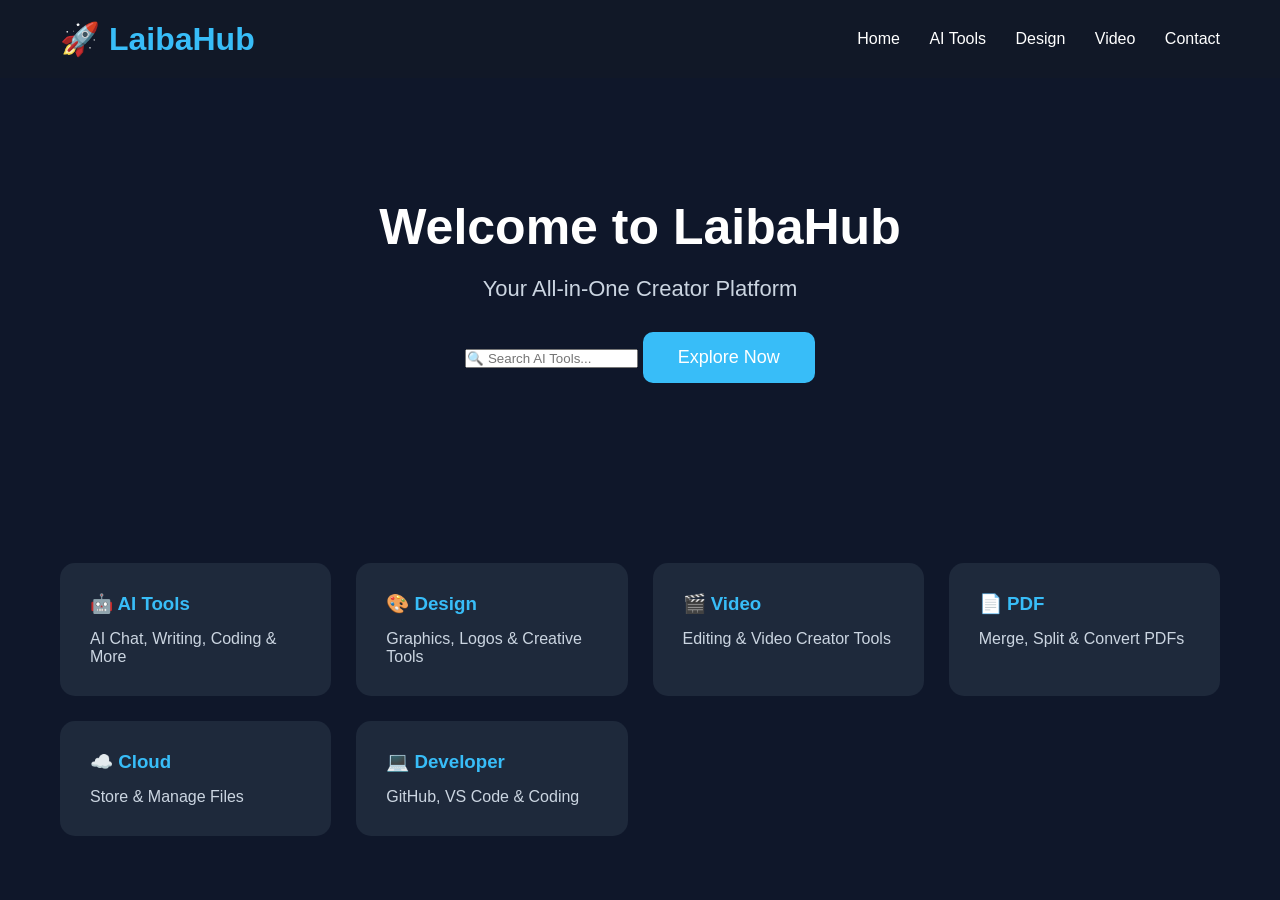
==== index.html @ 8ab81c99 "index.html" ====
<!DOCTYPE html>
<html lang="en">
<head>
    <meta charset="UTF-8">
    <meta name="viewport" content="width=device-width, initial-scale=1.0">
    <title>LaibaHub</title>

    <link rel="stylesheet" href="style.css">
</head>

<body>

<header>
    <h1>🚀 LaibaHub</h1>

    <nav>
        <a href="#">Home</a>
        <a href="#">AI Tools</a>
        <a href="#">Design</a>
        <a href="#">Video</a>
        <a href="#">Contact</a>
    </nav>
</header>

<section class="hero">

    <h2>Welcome to LaibaHub</h2>

    <p>
        Your All-in-One Creator Platform
    </p>
<input type="text" placeholder="🔍 Search AI Tools..." class="search-box">
    <button>
        Explore Now
    </button>

</section>
<section class="tools">

    <div class="card">
        <h3>🤖 AI Tools</h3>
        <p>AI Chat, Writing, Coding & More</p>
    </div>

    <div class="card">
        <h3>🎨 Design</h3>
        <p>Graphics, Logos & Creative Tools</p>
    </div>

    <div class="card">
        <h3>🎬 Video</h3>
        <p>Editing & Video Creator Tools</p>
    </div>

    <div class="card">
        <h3>📄 PDF</h3>
        <p>Merge, Split & Convert PDFs</p>
    </div>

    <div class="card">
        <h3>☁️ Cloud</h3>
        <p>Store & Manage Files</p>
    </div>

    <div class="card">
        <h3>💻 Developer</h3>
        <p>GitHub, VS Code & Coding</p>
    </div>

</section>
<script src="script.js"></script>

</body>
</html>
---- style.css ----
*{
    margin:0;
    padding:0;
    box-sizing:border-box;
    font-family:Arial, Helvetica, sans-serif;
}

body{
    background:#0f172a;
    color:white;
}

header{
    display:flex;
    justify-content:space-between;
    align-items:center;
    padding:20px 60px;
    background:#111827;
}

header h1{
    color:#38bdf8;
}

nav a{
    color:white;
    text-decoration:none;
    margin-left:25px;
    transition:.3s;
}

nav a:hover{
    color:#38bdf8;
}

.hero{
    text-align:center;
    padding:120px 20px;
}

.hero h2{
    font-size:50px;
    margin-bottom:20px;
}

.hero p{
    font-size:22px;
    color:#cbd5e1;
    margin-bottom:30px;
}

button{
    padding:15px 35px;
    background:#38bdf8;
    color:white;
    border:none;
    border-radius:10px;
    cursor:pointer;
    font-size:18px;
    transition:.3s;
}
.tools{
    display:grid;
    grid-template-columns:repeat(auto-fit,minmax(250px,1fr));
    gap:25px;
    padding:60px;
}

.card{
    background:#1e293b;
    padding:30px;
    border-radius:15px;
    transition:.3s;
    cursor:pointer;
}

.card:hover{
    transform:translateY(-8px);
    box-shadow:0 0 20px rgba(56,189,248,.5);
}

.card h3{
    margin-bottom:15px;
    color:#38bdf8;
}

.card p{
    color:#cbd5e1;
}
button:hover{
    background:#0ea5e9;
    transform:scale(1.05);
}
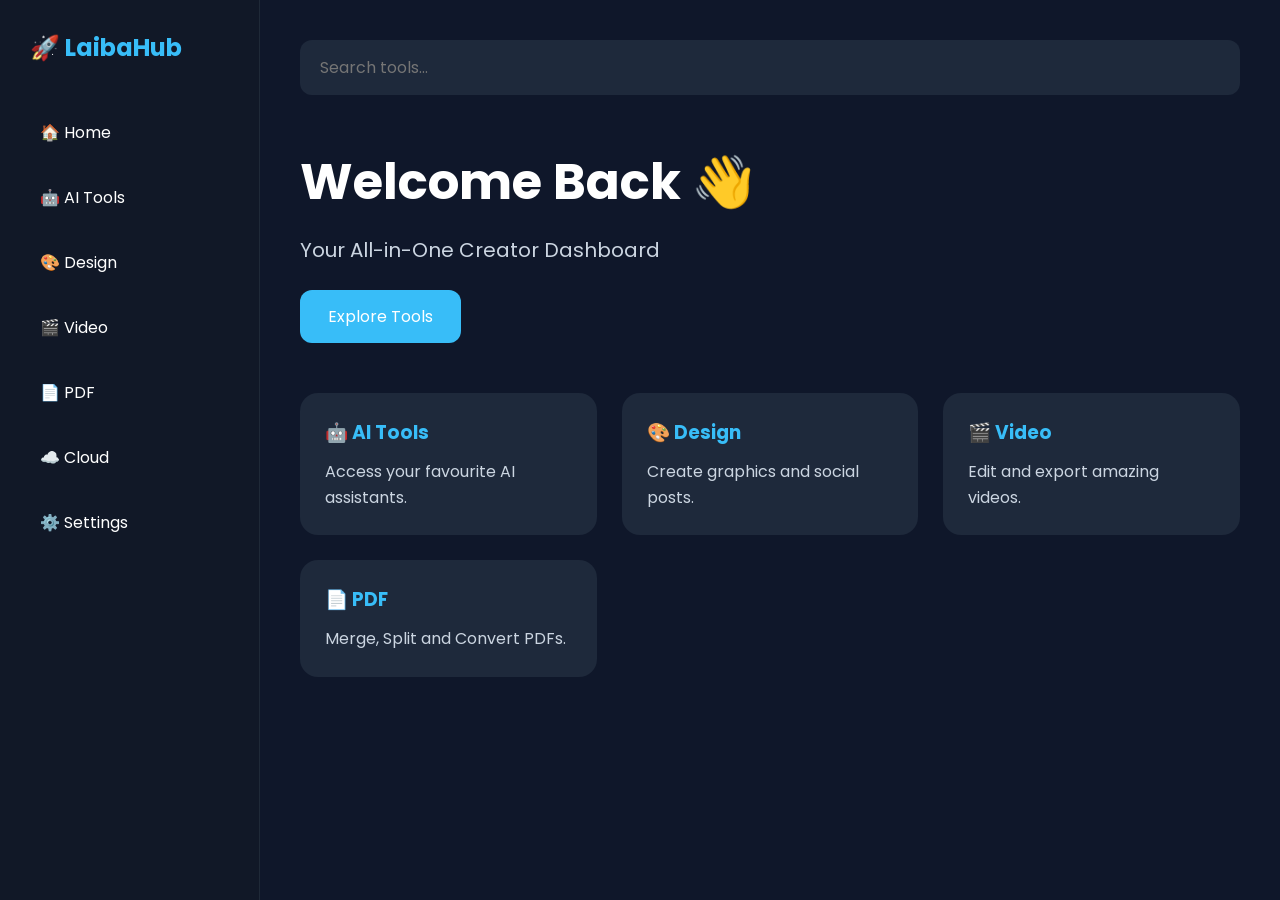
==== commit 1f688cdc: "Fix AI Tools page" ====
--- a/index.html
+++ b/index.html
@@ -1,74 +1,126 @@
 <!DOCTYPE html>
 <html lang="en">
+
 <head>
+
     <meta charset="UTF-8">
+
     <meta name="viewport" content="width=device-width, initial-scale=1.0">
+
     <title>LaibaHub</title>
 
     <link rel="stylesheet" href="style.css">
+
+    <link rel="preconnect" href="https://fonts.googleapis.com">
+
+    <link rel="preconnect" href="https://fonts.gstatic.com" crossorigin>
+
+    <link href="https://fonts.googleapis.com/css2?family=Poppins:wght@300;400;500;600;700&display=swap" rel="stylesheet">
+
 </head>
 
 <body>
 
-<header>
-    <h1>🚀 LaibaHub</h1>
+<div class="sidebar">
 
-    <nav>
-        <a href="#">Home</a>
-        <a href="#">AI Tools</a>
-        <a href="#">Design</a>
-        <a href="#">Video</a>
-        <a href="#">Contact</a>
-    </nav>
-</header>
+    <div class="logo">
 
-<section class="hero">
+        <h2>🚀 LaibaHub</h2>
 
-    <h2>Welcome to LaibaHub</h2>
-
-    <p>
-        Your All-in-One Creator Platform
-    </p>
-<input type="text" placeholder="🔍 Search AI Tools..." class="search-box">
-    <button>
-        Explore Now
-    </button>
-
-</section>
-<section class="tools">
-
-    <div class="card">
-        <h3>🤖 AI Tools</h3>
-        <p>AI Chat, Writing, Coding & More</p>
     </div>
 
-    <div class="card">
-        <h3>🎨 Design</h3>
-        <p>Graphics, Logos & Creative Tools</p>
+    <ul>
+
+        <li><a href="index.html">🏠 Home</a></li>
+
+       <li><a href="pages/ai-tools.html">🤖 AI Tools</a></li>
+
+        <li><a href="pages/design.html">🎨 Design</a></li>
+
+        <li><a href="pages/video.html">🎬 Video</a></li>
+
+        <li><a href="pages/pdf.html">📄 PDF</a></li>
+
+       <li><a href="pages/cloud.html">☁️ Cloud</a></li>
+        <li><a href="pages/settings.html">⚙️ Settings</a></li>
+
+    </ul>
+
+</div>
+
+
+<div class="main">
+
+    <div class="topbar">
+
+        <input type="text" placeholder="Search tools...">
+
     </div>
 
-    <div class="card">
-        <h3>🎬 Video</h3>
-        <p>Editing & Video Creator Tools</p>
-    </div>
 
-    <div class="card">
-        <h3>📄 PDF</h3>
-        <p>Merge, Split & Convert PDFs</p>
-    </div>
+    <section class="hero">
 
-    <div class="card">
-        <h3>☁️ Cloud</h3>
-        <p>Store & Manage Files</p>
-    </div>
+        <h1>
 
-    <div class="card">
-        <h3>💻 Developer</h3>
-        <p>GitHub, VS Code & Coding</p>
-    </div>
+            Welcome Back 👋
 
-</section>
+        </h1>
+
+        <p>
+
+            Your All-in-One Creator Dashboard
+
+        </p>
+
+        <button>
+
+            Explore Tools
+
+        </button>
+
+    </section>
+
+
+    <section class="cards">
+
+        <div class="card">
+
+            <h3>🤖 AI Tools</h3>
+
+            <p>Access your favourite AI assistants.</p>
+
+        </div>
+
+        <div class="card">
+
+            <h3>🎨 Design</h3>
+
+            <p>Create graphics and social posts.</p>
+
+        </div>
+
+        <div class="card">
+
+            <h3>🎬 Video</h3>
+
+            <p>Edit and export amazing videos.</p>
+
+        </div>
+
+        <div class="card">
+
+            <h3>📄 PDF</h3>
+
+            <p>Merge, Split and Convert PDFs.</p>
+
+        </div>
+
+    </section>
+
+</div>
+
 <script src="script.js"></script>
 
 </body>
-</html>
+
+</html>
--- a/style.css
+++ b/style.css
@@ -1,93 +1,131 @@
 *{
-    margin:0;
-    padding:0;
-    box-sizing:border-box;
-    font-family:Arial, Helvetica, sans-serif;
+margin:0;
+padding:0;
+box-sizing:border-box;
+font-family:'Poppins',sans-serif;
 }
 
 body{
-    background:#0f172a;
-    color:white;
+background:#0f172a;
+color:white;
+display:flex;
 }
 
-header{
-    display:flex;
-    justify-content:space-between;
-    align-items:center;
-    padding:20px 60px;
-    background:#111827;
+.sidebar{
+width:260px;
+height:100vh;
+background:#111827;
+position:fixed;
+left:0;
+top:0;
+padding:30px;
+border-right:1px solid #1f2937;
 }
 
-header h1{
-    color:#38bdf8;
+.logo h2{
+color:#38bdf8;
+margin-bottom:40px;
 }
 
-nav a{
-    color:white;
-    text-decoration:none;
-    margin-left:25px;
-    transition:.3s;
+.sidebar ul{
+list-style:none;
 }
 
-nav a:hover{
-    color:#38bdf8;
+.sidebar ul li{
+padding:15px 10px;
+margin-bottom:10px;
+border-radius:10px;
+cursor:pointer;
+transition:.3s;
+}
+
+.sidebar ul li:hover{
+background:#1e293b;
+color:#38bdf8;
+}
+
+.main{
+margin-left:260px;
+width:100%;
+padding:40px;
+}
+
+.topbar input{
+width:100%;
+padding:15px 20px;
+border:none;
+border-radius:12px;
+background:#1e293b;
+color:white;
+font-size:16px;
+outline:none;
 }
 
 .hero{
-    text-align:center;
-    padding:120px 20px;
+margin-top:50px;
+margin-bottom:50px;
 }
 
-.hero h2{
-    font-size:50px;
-    margin-bottom:20px;
+.hero h1{
+font-size:50px;
+margin-bottom:15px;
 }
 
 .hero p{
-    font-size:22px;
-    color:#cbd5e1;
-    margin-bottom:30px;
+color:#cbd5e1;
+font-size:20px;
+margin-bottom:25px;
 }
 
-button{
-    padding:15px 35px;
-    background:#38bdf8;
-    color:white;
-    border:none;
-    border-radius:10px;
-    cursor:pointer;
-    font-size:18px;
-    transition:.3s;
+.hero button{
+padding:14px 28px;
+border:none;
+border-radius:12px;
+background:#38bdf8;
+color:white;
+font-size:16px;
+cursor:pointer;
+transition:.3s;
 }
-.tools{
-    display:grid;
-    grid-template-columns:repeat(auto-fit,minmax(250px,1fr));
-    gap:25px;
-    padding:60px;
+
+.hero button:hover{
+transform:translateY(-3px);
+}
+
+.cards{
+display:grid;
+grid-template-columns:repeat(auto-fit,minmax(250px,1fr));
+gap:25px;
 }
 
 .card{
-    background:#1e293b;
-    padding:30px;
-    border-radius:15px;
-    transition:.3s;
-    cursor:pointer;
+background:#1e293b;
+padding:25px;
+border-radius:18px;
+transition:.3s;
 }
 
 .card:hover{
-    transform:translateY(-8px);
-    box-shadow:0 0 20px rgba(56,189,248,.5);
+transform:translateY(-8px);
+box-shadow:0 10px 25px rgba(56,189,248,.25);
 }
 
 .card h3{
-    margin-bottom:15px;
-    color:#38bdf8;
+margin-bottom:12px;
+color:#38bdf8;
 }
 
 .card p{
-    color:#cbd5e1;
+color:#cbd5e1;
+line-height:1.6;
 }
-button:hover{
-    background:#0ea5e9;
-    transform:scale(1.05);
+.sidebar a{
+color:white;
+text-decoration:none;
+display:block;
+width:100%;
 }
+
+.sidebar a:hover{
+color:#38bdf8;
+}
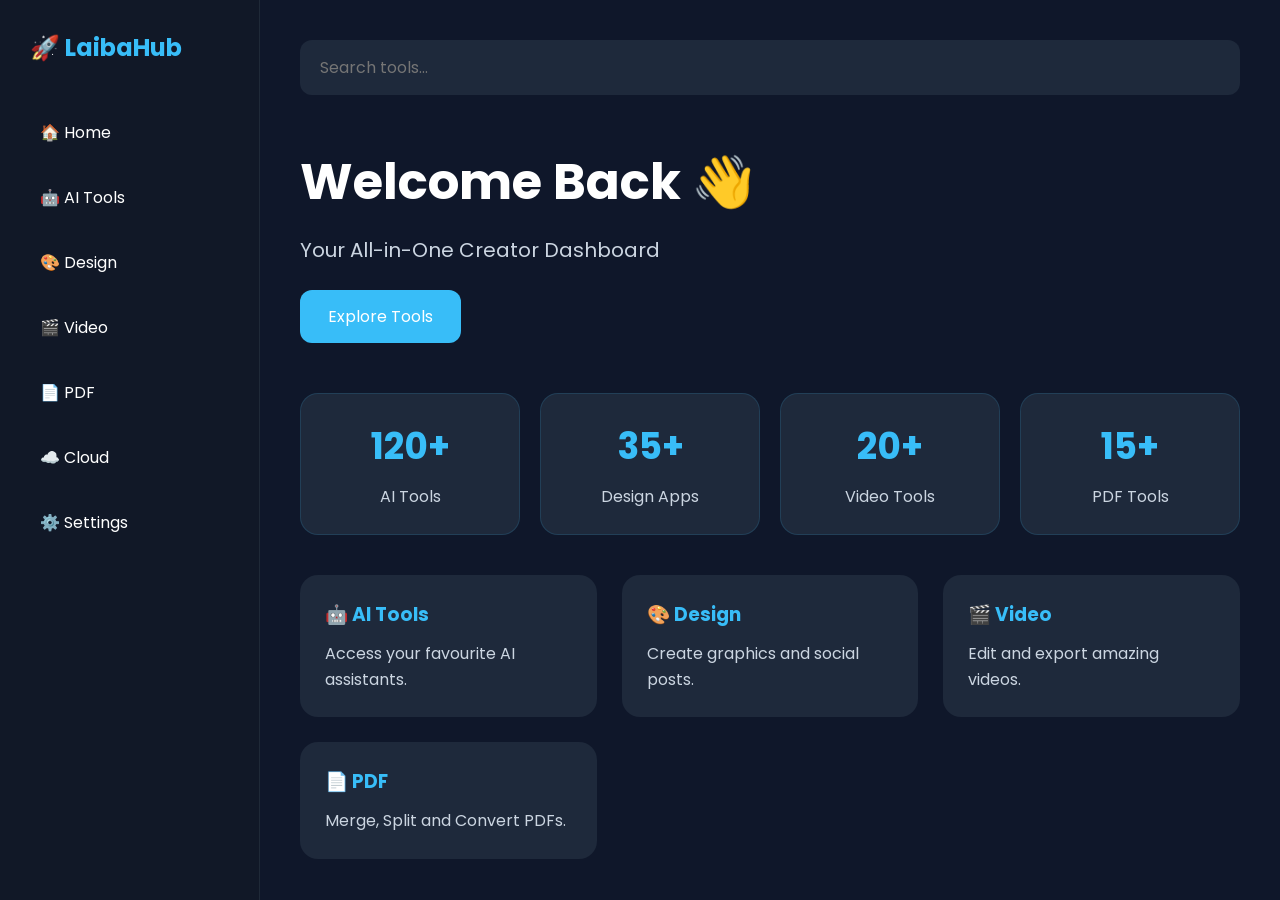
==== commit ce7727fe: "Added dashboard stats" ====
--- a/index.html
+++ b/index.html
@@ -79,7 +79,29 @@
         </button>
 
     </section>
+<section class="stats">
 
+    <div class="stat-card">
+        <h2>120+</h2>
+        <p>AI Tools</p>
+    </div>
+
+    <div class="stat-card">
+        <h2>35+</h2>
+        <p>Design Apps</p>
+    </div>
+
+    <div class="stat-card">
+        <h2>20+</h2>
+        <p>Video Tools</p>
+    </div>
+
+    <div class="stat-card">
+        <h2>15+</h2>
+        <p>PDF Tools</p>
+    </div>
+
+</section>
 
     <section class="cards">
 
--- a/style.css
+++ b/style.css
@@ -128,4 +128,35 @@
 
 .sidebar a:hover{
 color:#38bdf8;
+}
+.stats{
+display:grid;
+grid-template-columns:repeat(auto-fit,minmax(180px,1fr));
+gap:20px;
+margin-bottom:40px;
+}
+
+.stat-card{
+background:#1e293b;
+padding:25px;
+border-radius:18px;
+text-align:center;
+transition:.3s;
+border:1px solid rgba(56,189,248,.15);
+}
+
+.stat-card:hover{
+transform:translateY(-8px);
+box-shadow:0 10px 25px rgba(56,189,248,.25);
+}
+
+.stat-card h2{
+font-size:36px;
+color:#38bdf8;
+margin-bottom:10px;
+}
+
+.stat-card p{
+color:#cbd5e1;
+font-size:16px;
 }
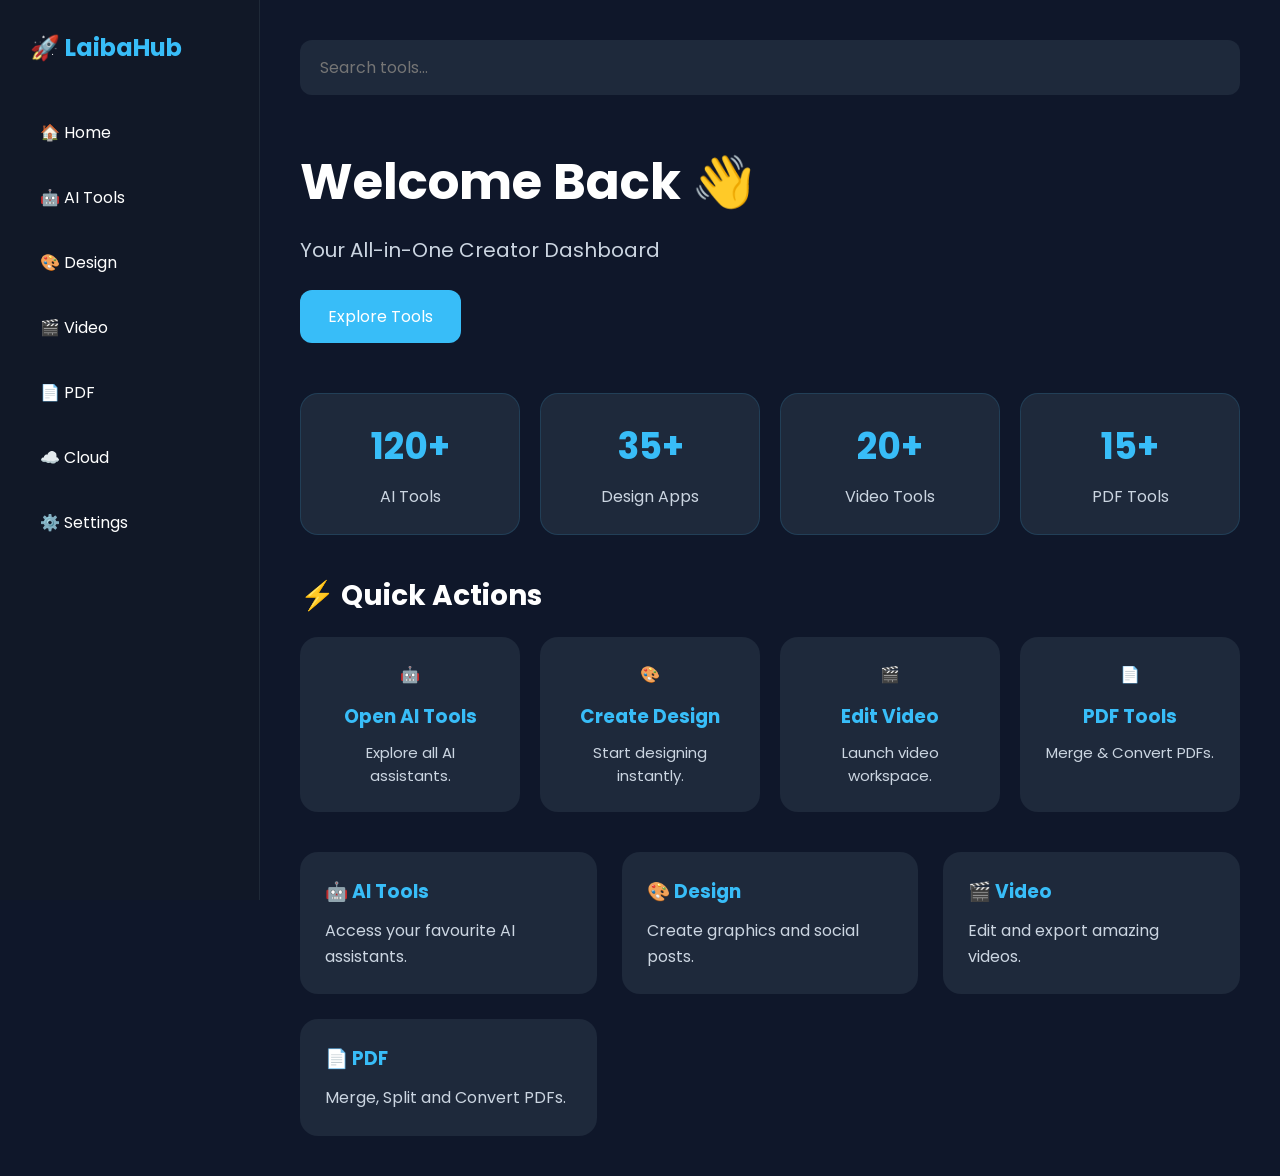
==== commit a65684e2: "Added Quick Actions section" ====
--- a/index.html
+++ b/index.html
@@ -102,7 +102,39 @@
     </div>
 
 </section>
+<section class="quick-actions">
 
+    <h2>⚡ Quick Actions</h2>
+
+    <div class="action-grid">
+
+        <div class="action-card">
+            🤖
+            <h3>Open AI Tools</h3>
+            <p>Explore all AI assistants.</p>
+        </div>
+
+        <div class="action-card">
+            🎨
+            <h3>Create Design</h3>
+            <p>Start designing instantly.</p>
+        </div>
+
+        <div class="action-card">
+            🎬
+            <h3>Edit Video</h3>
+            <p>Launch video workspace.</p>
+        </div>
+
+        <div class="action-card">
+            📄
+            <h3>PDF Tools</h3>
+            <p>Merge & Convert PDFs.</p>
+        </div>
+
+    </div>
+
+</section>
     <section class="cards">
 
         <div class="card">
--- a/style.css
+++ b/style.css
@@ -159,4 +159,42 @@
 .stat-card p{
 color:#cbd5e1;
 font-size:16px;
+}
+.quick-actions{
+margin-bottom:40px;
+}
+
+.quick-actions h2{
+margin-bottom:20px;
+font-size:28px;
+}
+
+.action-grid{
+display:grid;
+grid-template-columns:repeat(auto-fit,minmax(220px,1fr));
+gap:20px;
+}
+
+.action-card{
+background:#1e293b;
+padding:25px;
+border-radius:18px;
+text-align:center;
+transition:.3s;
+cursor:pointer;
+}
+
+.action-card:hover{
+transform:translateY(-8px);
+box-shadow:0 10px 25px rgba(56,189,248,.25);
+}
+
+.action-card h3{
+margin:15px 0 10px;
+color:#38bdf8;
+}
+
+.action-card p{
+color:#cbd5e1;
+font-size:15px;
 }
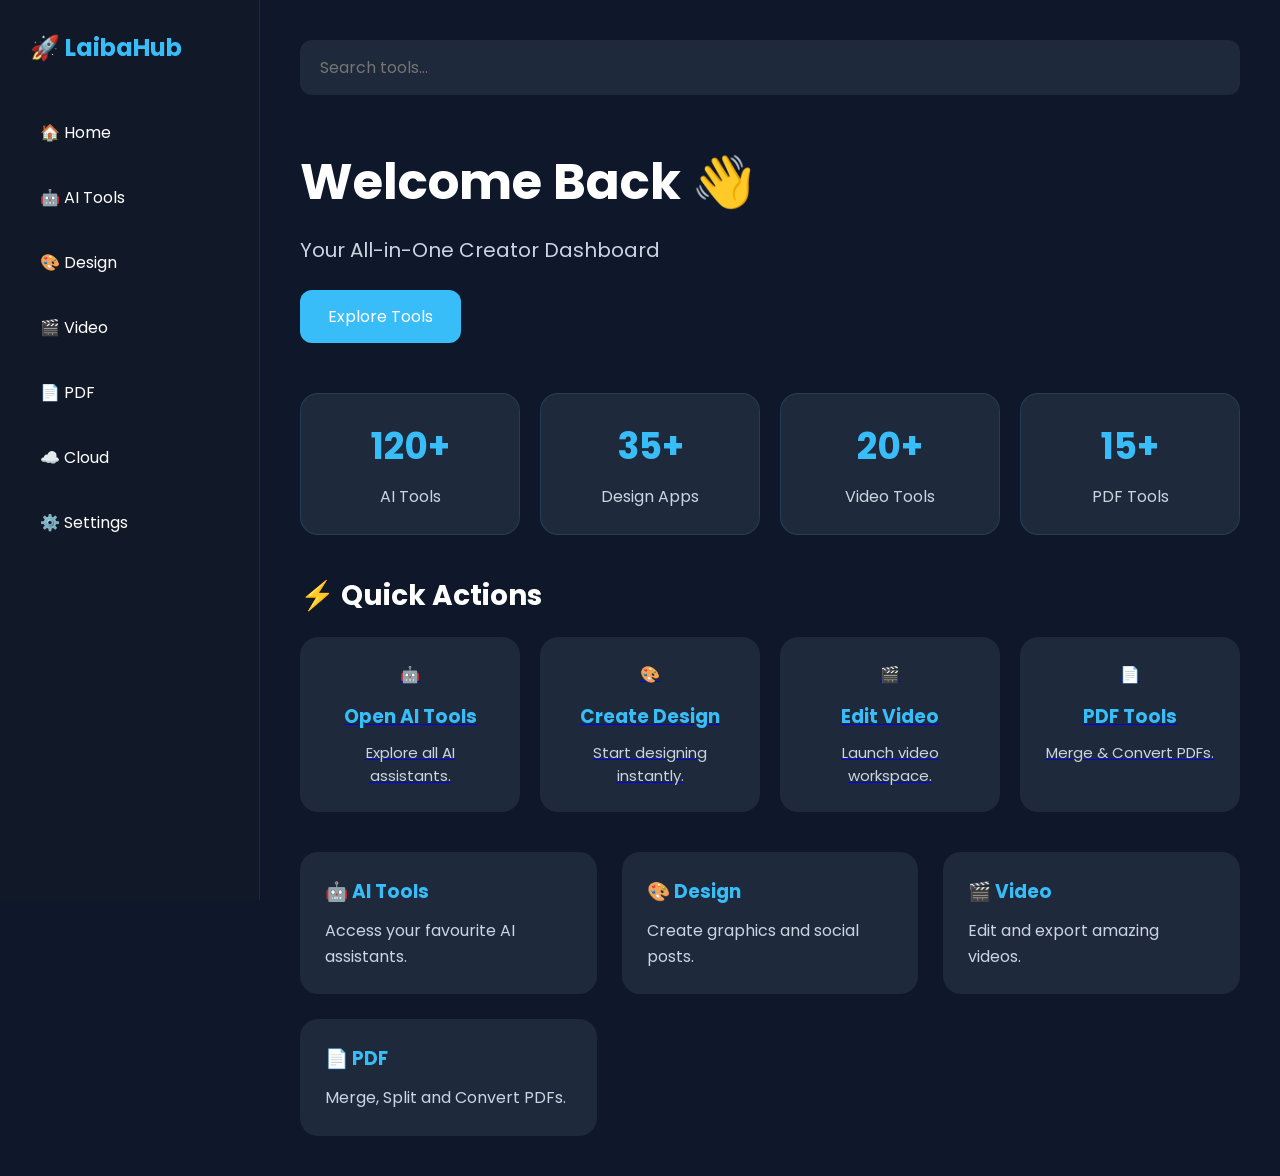
==== commit f607ed07: "Fixed homepage layout" ====
--- a/index.html
+++ b/index.html
@@ -86,10 +86,10 @@
         <p>AI Tools</p>
     </div>
 
-    <div class="stat-card">
-        <h2>35+</h2>
-        <p>Design Apps</p>
-    </div>
+   <div class="stat-card">
+    <h2>35+</h2>
+    <p>Design Apps</p>
+</div>
 
     <div class="stat-card">
         <h2>20+</h2>
@@ -104,35 +104,42 @@
 </section>
 <section class="quick-actions">
 
-    <h2>⚡ Quick Actions</h2>
+<h2>⚡ Quick Actions</h2>
 
-    <div class="action-grid">
+<div class="action-grid">
 
-        <div class="action-card">
-            🤖
-            <h3>Open AI Tools</h3>
-            <p>Explore all AI assistants.</p>
-        </div>
+<a href="pages/ai-tools.html" class="action-card">
+<div>
+🤖
+<h3>Open AI Tools</h3>
+<p>Explore all AI assistants.</p>
+</div>
+</a>
+<a href="pages/design.html" class="action-card">
+<div>
+🎨
+<h3>Create Design</h3>
+<p>Start designing instantly.</p>
+</div>
+</a>
 
-        <div class="action-card">
-            🎨
-            <h3>Create Design</h3>
-            <p>Start designing instantly.</p>
-        </div>
+<a href="pages/video.html" class="action-card">
+<div>
+🎬
+<h3>Edit Video</h3>
+<p>Launch video workspace.</p>
+</div>
+</a>
 
-        <div class="action-card">
-            🎬
-            <h3>Edit Video</h3>
-            <p>Launch video workspace.</p>
-        </div>
+<a href="pages/pdf.html" class="action-card">
+<div>
+📄
+<h3>PDF Tools</h3>
+<p>Merge & Convert PDFs.</p>
+</div>
+</a>
 
-        <div class="action-card">
-            📄
-            <h3>PDF Tools</h3>
-            <p>Merge & Convert PDFs.</p>
-        </div>
-
-    </div>
+</div>
 
 </section>
     <section class="cards">
@@ -145,13 +152,13 @@
 
         </div>
 
-        <div class="card">
+      <div class="card">
 
-            <h3>🎨 Design</h3>
+    <h3>🎨 Design</h3>
 
-            <p>Create graphics and social posts.</p>
+    <p>Create graphics and social posts.</p>
 
-        </div>
+</div>
 
         <div class="card">
 
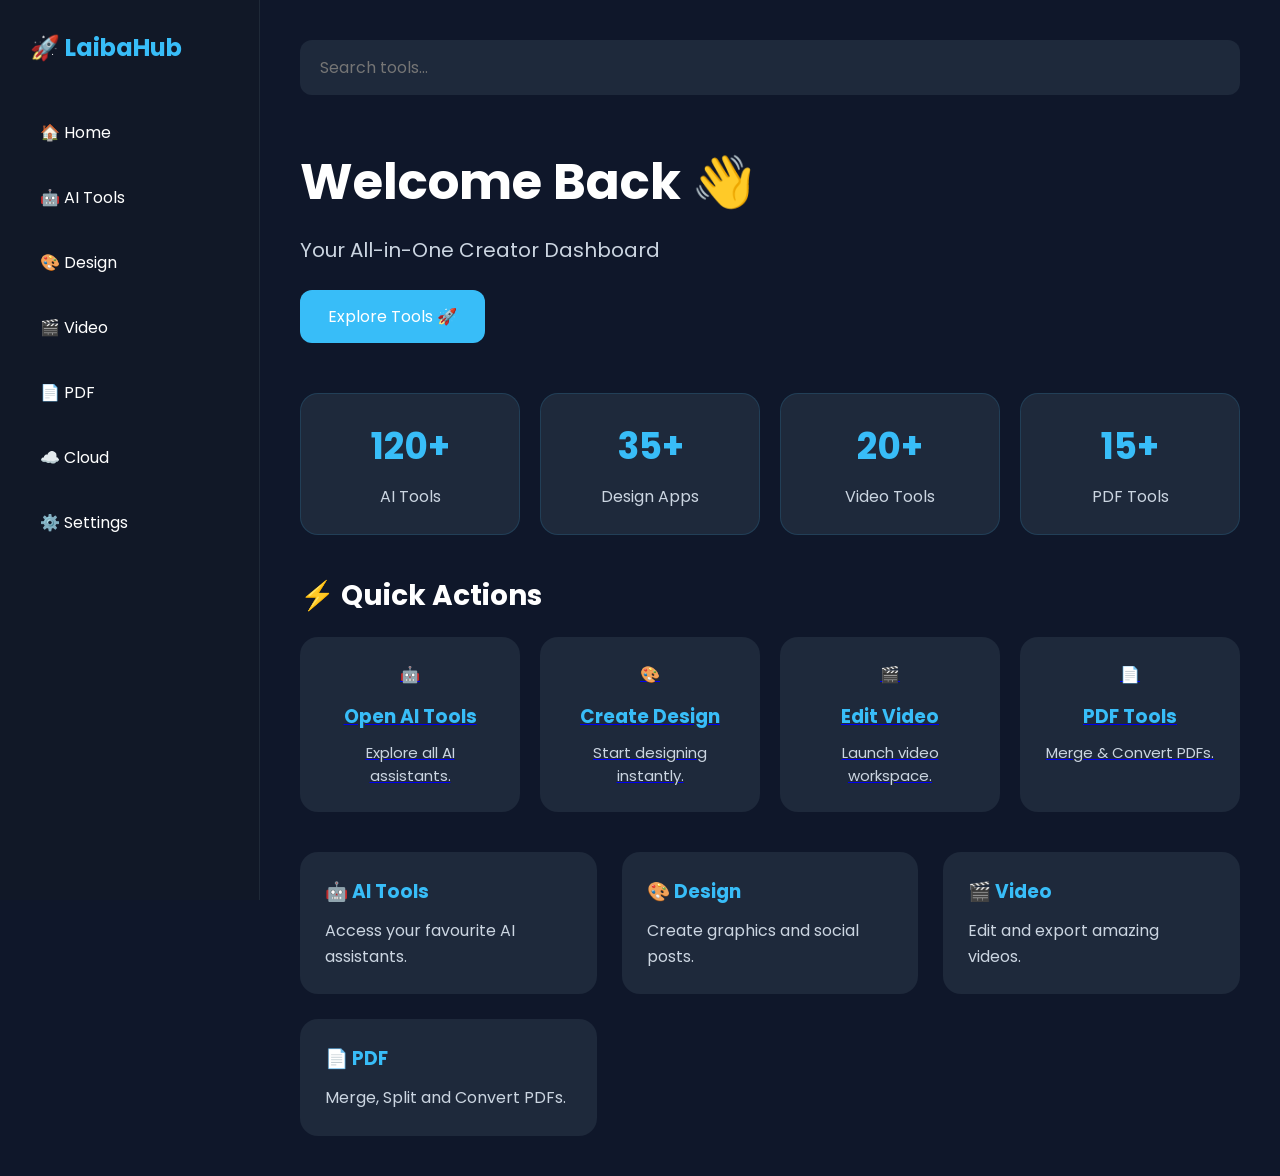
==== commit da54aded: "Made Explore Tools button clickable" ====
--- a/index.html
+++ b/index.html
@@ -72,11 +72,11 @@
 
         </p>
 
-        <button>
-
-            Explore Tools
-
-        </button>
+      <a href="pages/ai-tools.html">
+    <button>
+        Explore Tools 🚀
+    </button>
+</a>
 
     </section>
 <section class="stats">
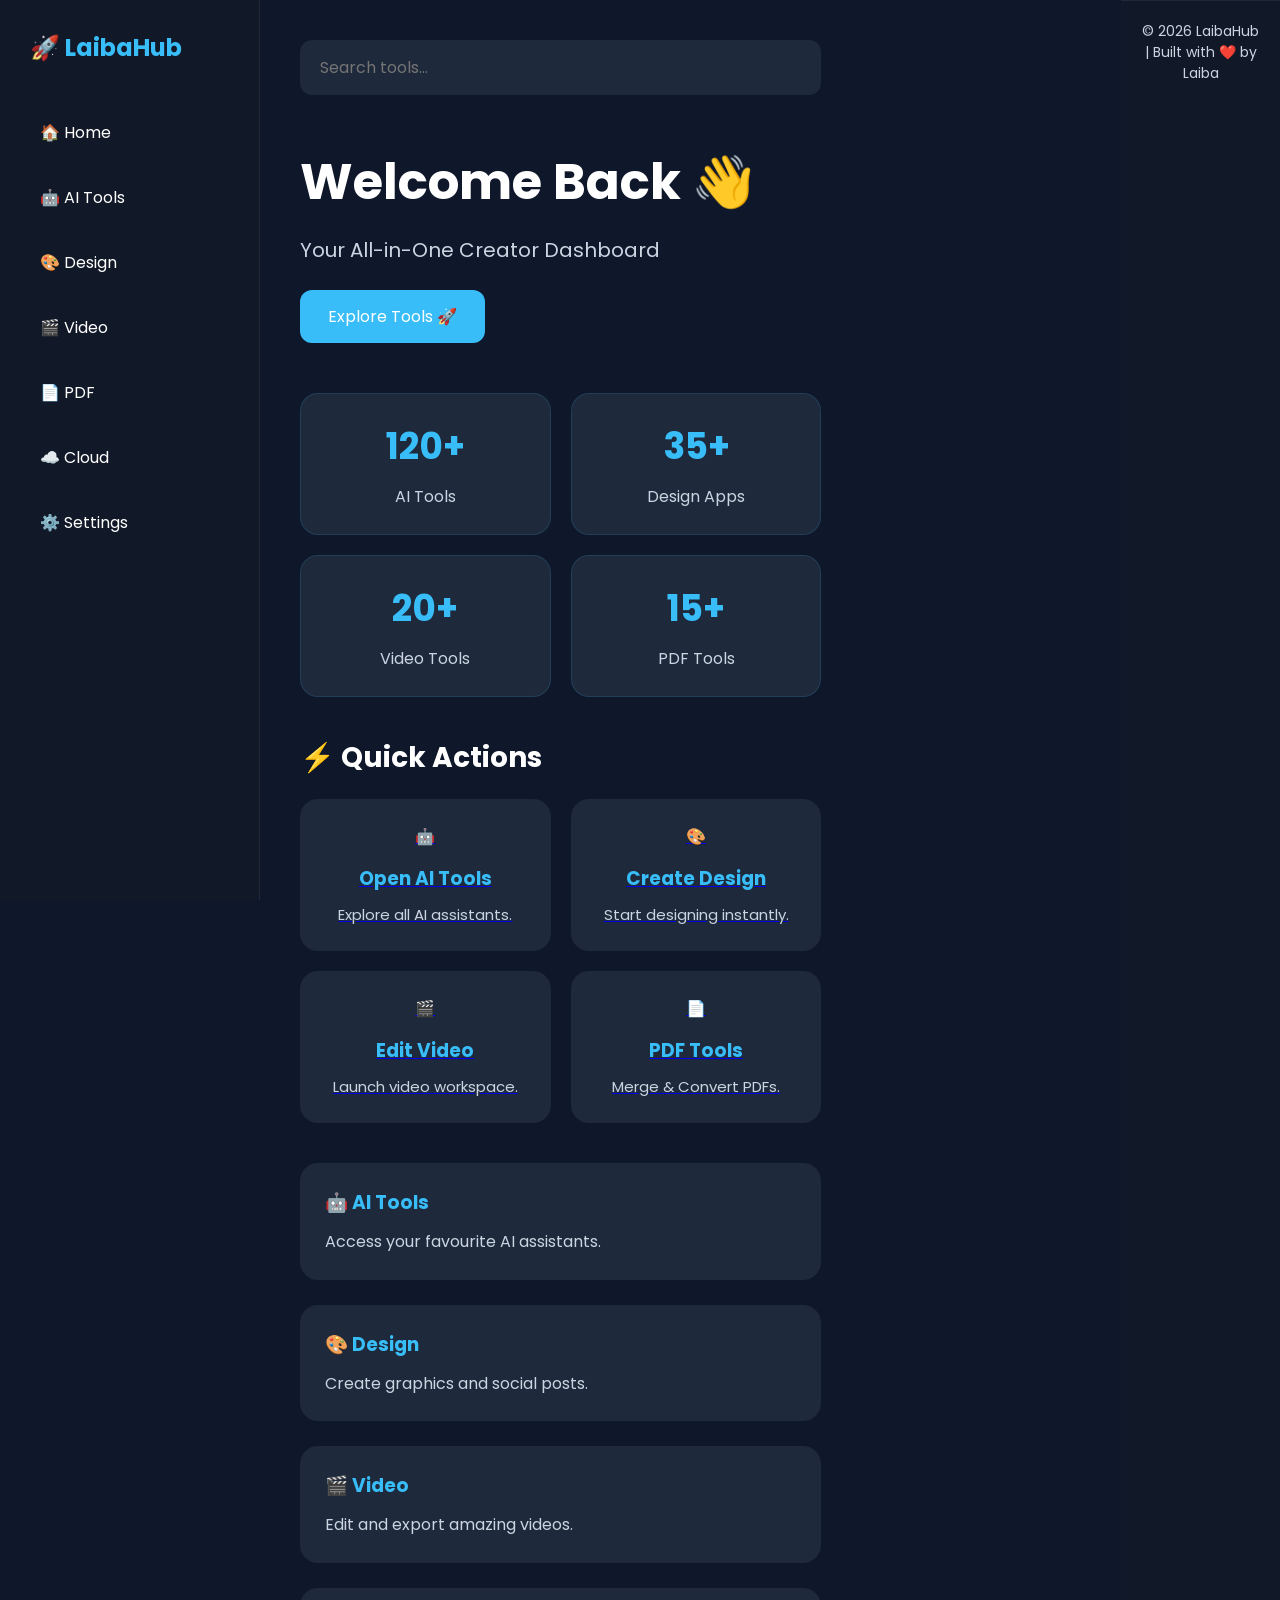
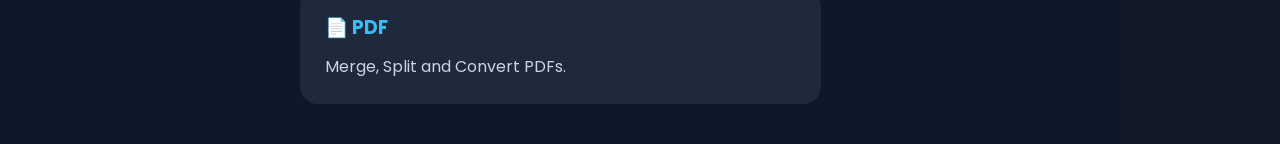
==== commit bac59ef0: "Added footer section and footer styles" ====
--- a/index.html
+++ b/index.html
@@ -179,7 +179,11 @@
     </section>
 
 </div>
+<footer class="footer">
 
+    <p>© 2026 LaibaHub | Built with ❤️ by Laiba</p>
+
+</footer>
 <script src="script.js"></script>
 
 </body>
--- a/style.css
+++ b/style.css
@@ -197,4 +197,16 @@
 .action-card p{
 color:#cbd5e1;
 font-size:15px;
+}
+.footer{
+margin-left:260px;
+padding:20px;
+text-align:center;
+background:#111827;
+color:#cbd5e1;
+border-top:1px solid #1f2937;
+}
+
+.footer p{
+font-size:14px;
 }
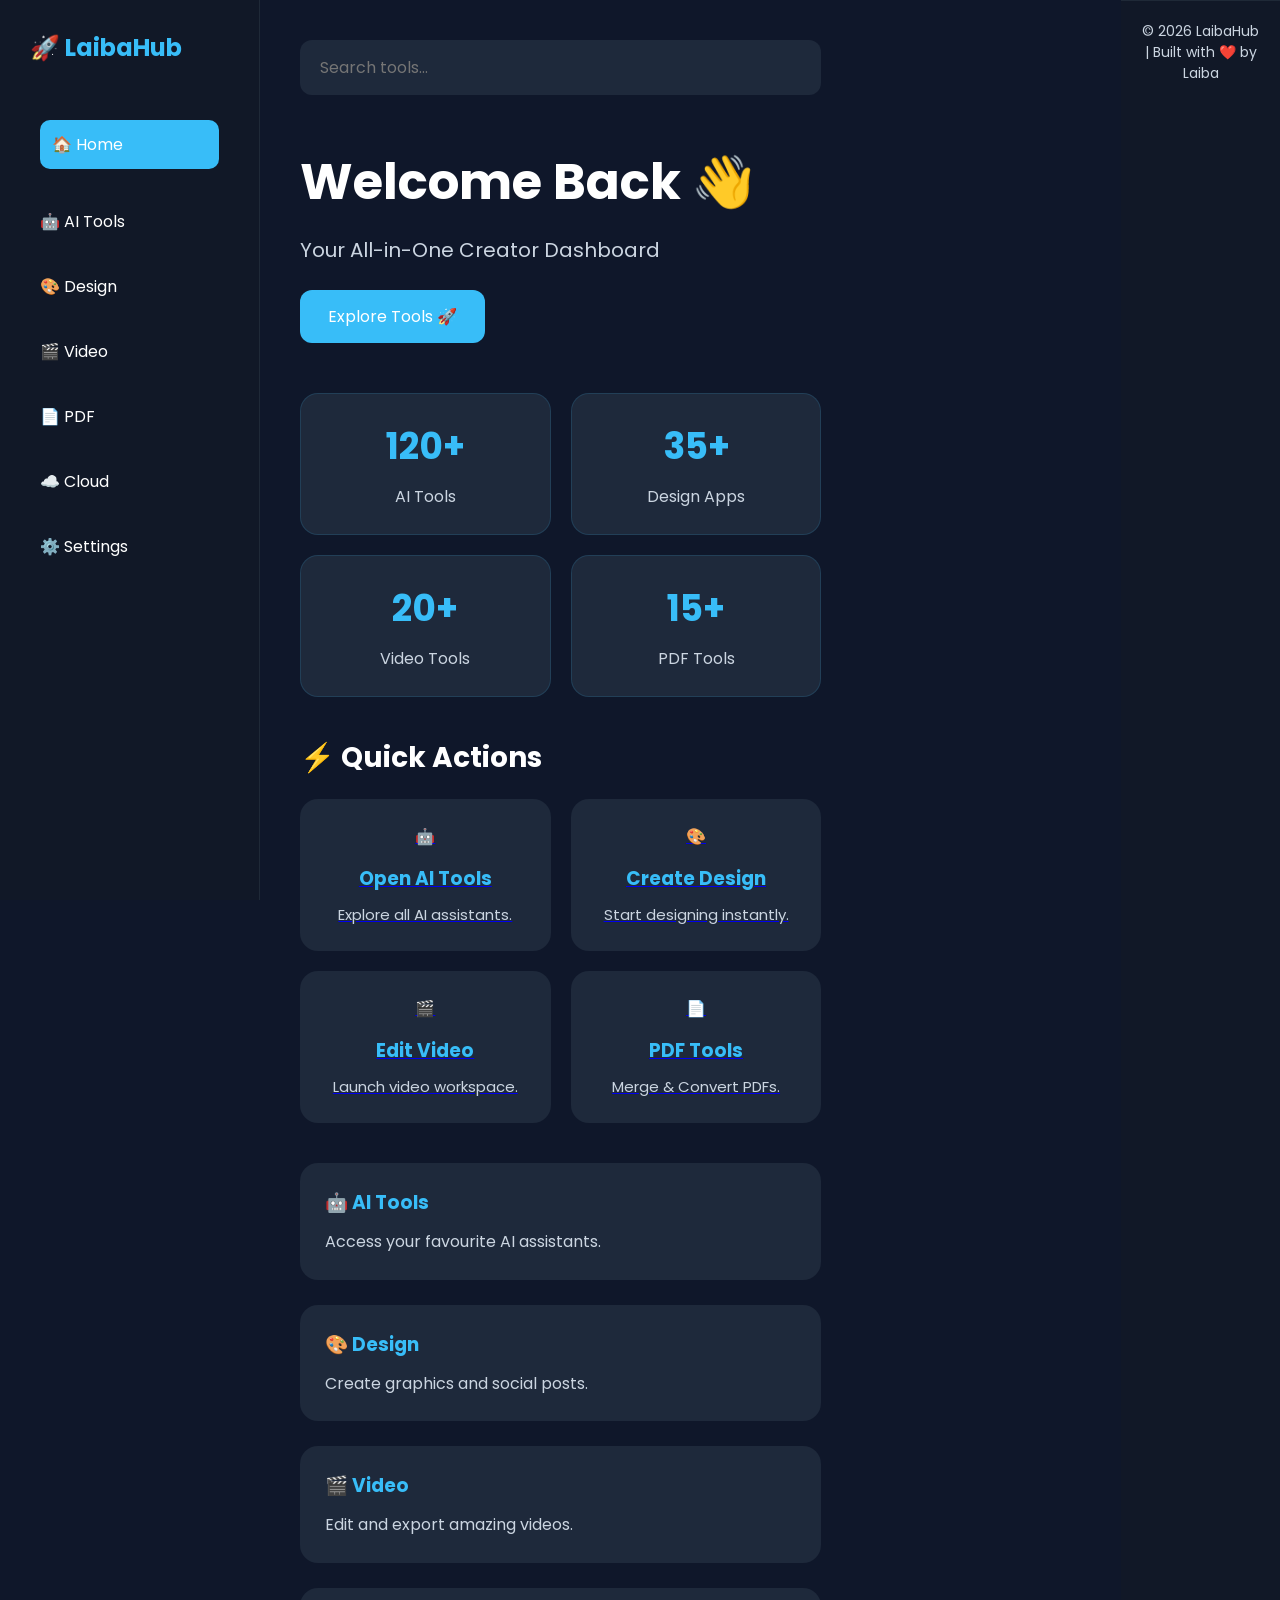
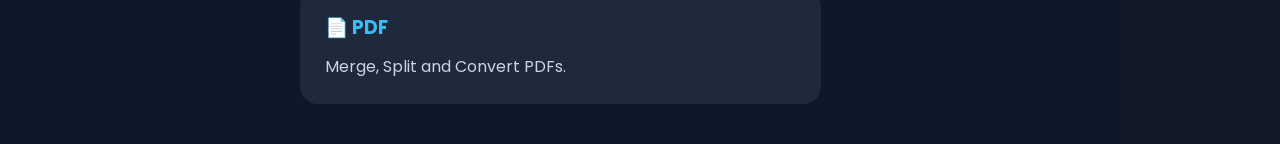
==== commit 788212a6: "Added active navigation styling" ====
--- a/index.html
+++ b/index.html
@@ -31,8 +31,7 @@
 
     <ul>
 
-        <li><a href="index.html">🏠 Home</a></li>
-
+        <li><a href="index.html" class="active">🏠 Home</a></li>
        <li><a href="pages/ai-tools.html">🤖 AI Tools</a></li>
 
         <li><a href="pages/design.html">🎨 Design</a></li>
--- a/style.css
+++ b/style.css
@@ -209,4 +209,28 @@
 
 .footer p{
 font-size:14px;
+}
+#searchTools{
+width:100%;
+padding:15px;
+margin:25px 0;
+border:none;
+border-radius:12px;
+background:#1e293b;
+color:white;
+font-size:16px;
+outline:none;
+}
+.tool-logo{
+width:70px;
+height:70px;
+object-fit:contain;
+margin-bottom:15px;
+}
+.sidebar a.active{
+background:#38bdf8;
+color:white;
+padding:12px;
+border-radius:10px;
+display:block;
 }
